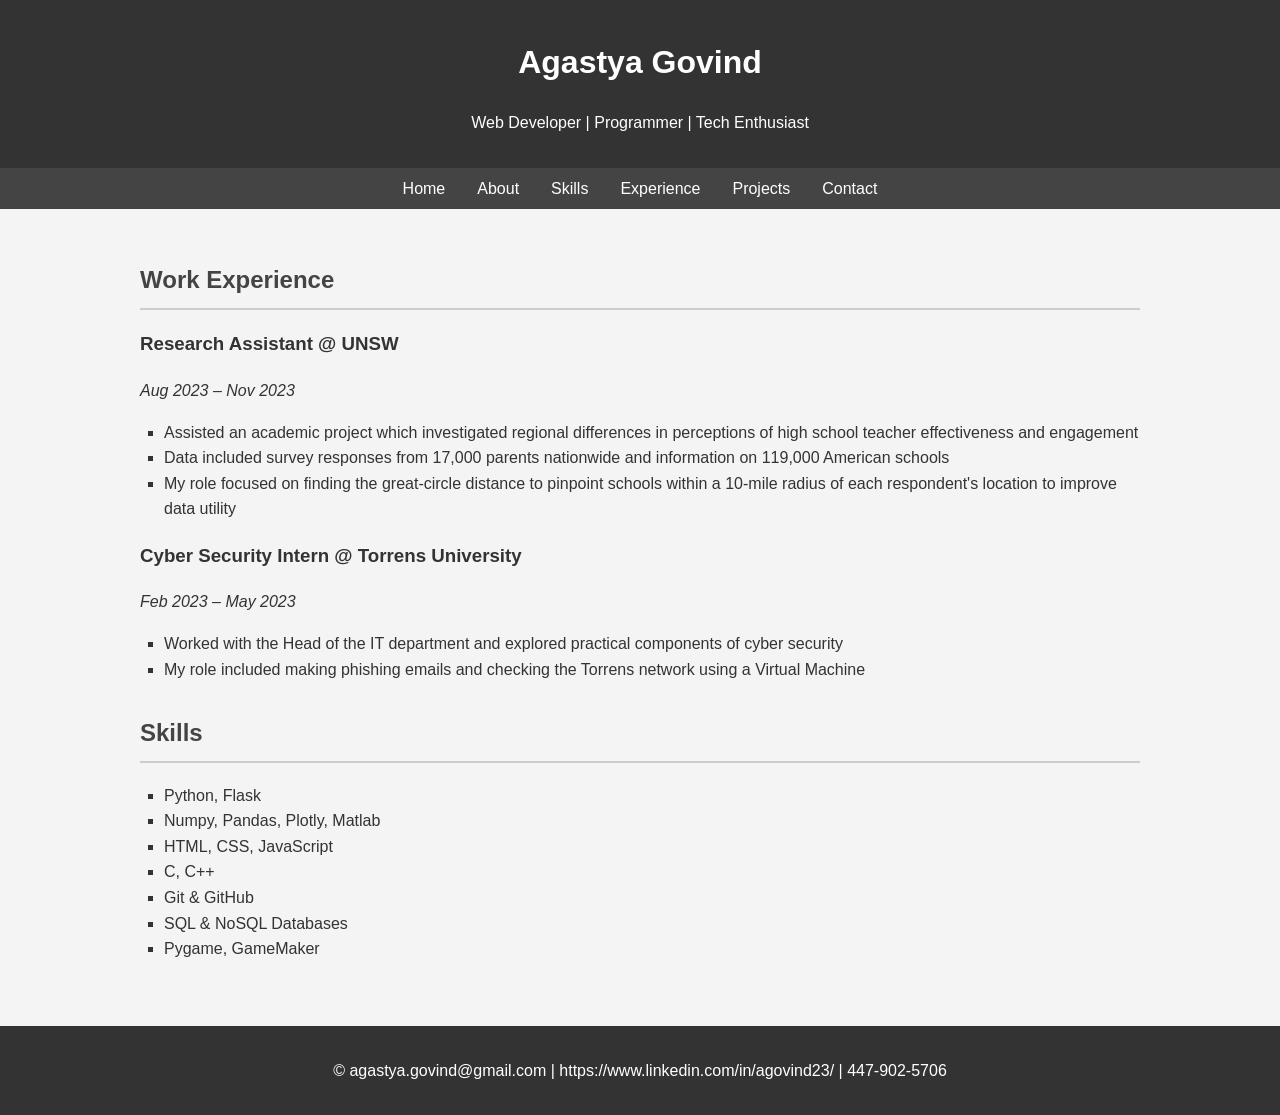
==== index.html @ 50a755a1 "Cleaning and fixing site" ====
<!DOCTYPE html>
<html lang="en">
<head>
  <meta charset="UTF-8" />
  <meta name="viewport" content="width=device-width, initial-scale=1.0" />
  <title>My Portfolio</title>
  <style>
    body {
      font-family: Arial, sans-serif;
      line-height: 1.6;
      margin: 0;
      padding: 0;
      background-color: #f4f4f4;
      color: #333;
    }
    header {
      background: #333;
      color: #fff;
      padding: 1rem 0;
      text-align: center;
    }
    nav {
      background: #444;
      display: flex;
      justify-content: center;
      padding: 0.5rem 0;
    }
    nav a {
      color: #fff;
      margin: 0 1rem;
      text-decoration: none;
    }
    nav a:hover {
      text-decoration: underline;
    }
    .container {
      max-width: 1000px;
      margin: auto;
      padding: 2rem;
    }
    section {
      margin-bottom: 2rem;
    }
    h2 {
      color: #444;
      border-bottom: 2px solid #ccc;
      padding-bottom: 0.5rem;
    }
    ul {
      list-style-type: square;
      padding-left: 1.5rem;
    }
    footer {
      background: #333;
      color: #fff;
      text-align: center;
      padding: 1rem 0;
      position: relative;
      bottom: 0;
      width: 100%;
    }
  </style>
</head>
<body>
  <header>
    <h1>Agastya Govind</h1>
    <p>Web Developer | Programmer | Tech Enthusiast</p>
  </header>

  <nav>
    <a href="#home">Home</a>
    <a href="#about">About</a>
    <a href="#skills">Skills</a>
    <a href="#experience">Experience</a>
    <a href="#projects">Projects</a>
    <a href="#contact">Contact</a>
  </nav>

  <div class="container">

    <section id="experience">
      <h2>Work Experience</h2>
      <h3>Research Assistant @ UNSW</h3>
      <p><em>Aug 2023 – Nov 2023</em></p>
      <ul>
        <li>Assisted an academic project which investigated regional differences in perceptions of high school teacher effectiveness and engagement</li>
        <li>Data included survey responses from 17,000 parents nationwide and information on 119,000 American schools</li>
        <li>My role focused on finding the great-circle distance to pinpoint schools within a 10-mile radius of each respondent's location to improve data utility </li>
      </ul>

      <h3>Cyber Security Intern @ Torrens University</h3>
      <p><em>Feb 2023 – May 2023</em></p>
      <ul>
        <li>Worked with the Head of the IT department and explored practical components of cyber security</li>
        <li>My role included making phishing emails and checking the Torrens network using a Virtual Machine</li>
      </ul>
    </section>

    <section id="skills">
      <h2>Skills</h2>
      <ul>
        <li>Python, Flask</li>
        <li>Numpy, Pandas, Plotly, Matlab</li>
        <li>HTML, CSS, JavaScript</li>
        <li>C, C++</li>
        <li>Git & GitHub</li>
        <li>SQL & NoSQL Databases</li>
        <li>Pygame, GameMaker</li>
      </ul>
    </section>
  </div>

  <footer>
    <p>&copy; agastya.govind@gmail.com | https://www.linkedin.com/in/agovind23/ | 447-902-5706</p>
  </footer>
</body>
</html>
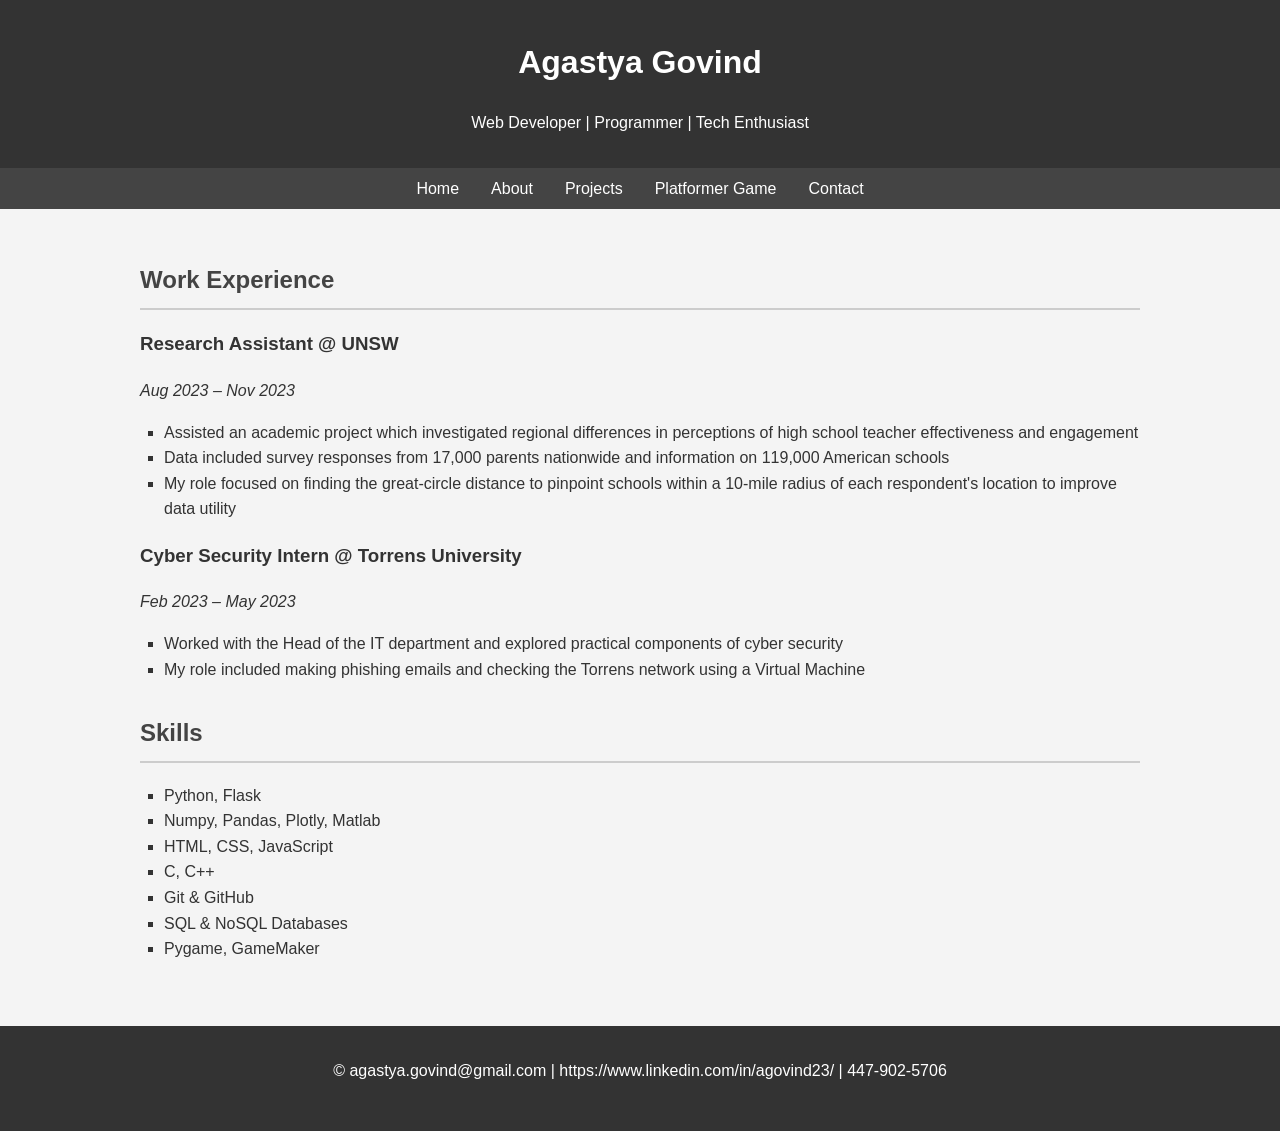
==== commit d9cc42f0: "improvement" ====
--- a/index.html
+++ b/index.html
@@ -68,11 +68,10 @@
   </header>
 
   <nav>
-    <a href="#home">Home</a>
+    <a href="/index.html">Home</a>
     <a href="#about">About</a>
-    <a href="#skills">Skills</a>
-    <a href="#experience">Experience</a>
-    <a href="#projects">Projects</a>
+    <a href="/projects.html">Projects</a>
+    <a href="/game.html">Platformer Game</a>
     <a href="#contact">Contact</a>
   </nav>
 
@@ -111,7 +110,9 @@
   </div>
 
   <footer>
-    <p>&copy; agastya.govind@gmail.com | https://www.linkedin.com/in/agovind23/ | 447-902-5706</p>
+    <section id="contact">
+      <p>&copy; agastya.govind@gmail.com | https://www.linkedin.com/in/agovind23/ | 447-902-5706</p>
+    </section>
   </footer>
 </body>
 </html>
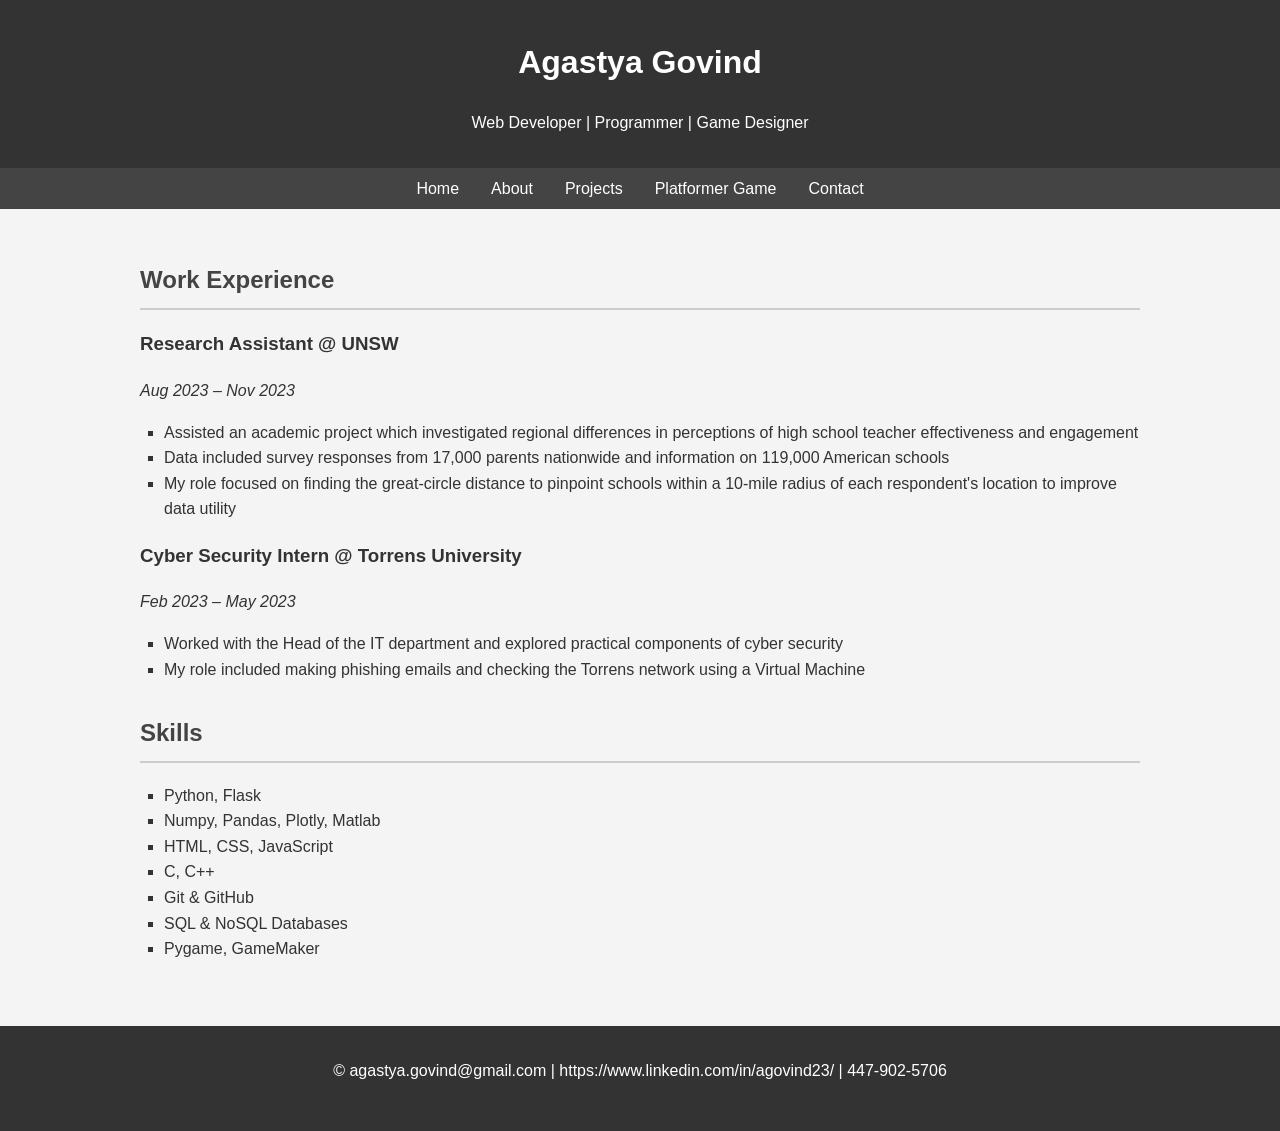
==== commit a8b5ea0f: "min imp" ====
--- a/index.html
+++ b/index.html
@@ -64,7 +64,7 @@
 <body>
   <header>
     <h1>Agastya Govind</h1>
-    <p>Web Developer | Programmer | Tech Enthusiast</p>
+    <p>Web Developer | Programmer | Game Designer</p>
   </header>
 
   <nav>
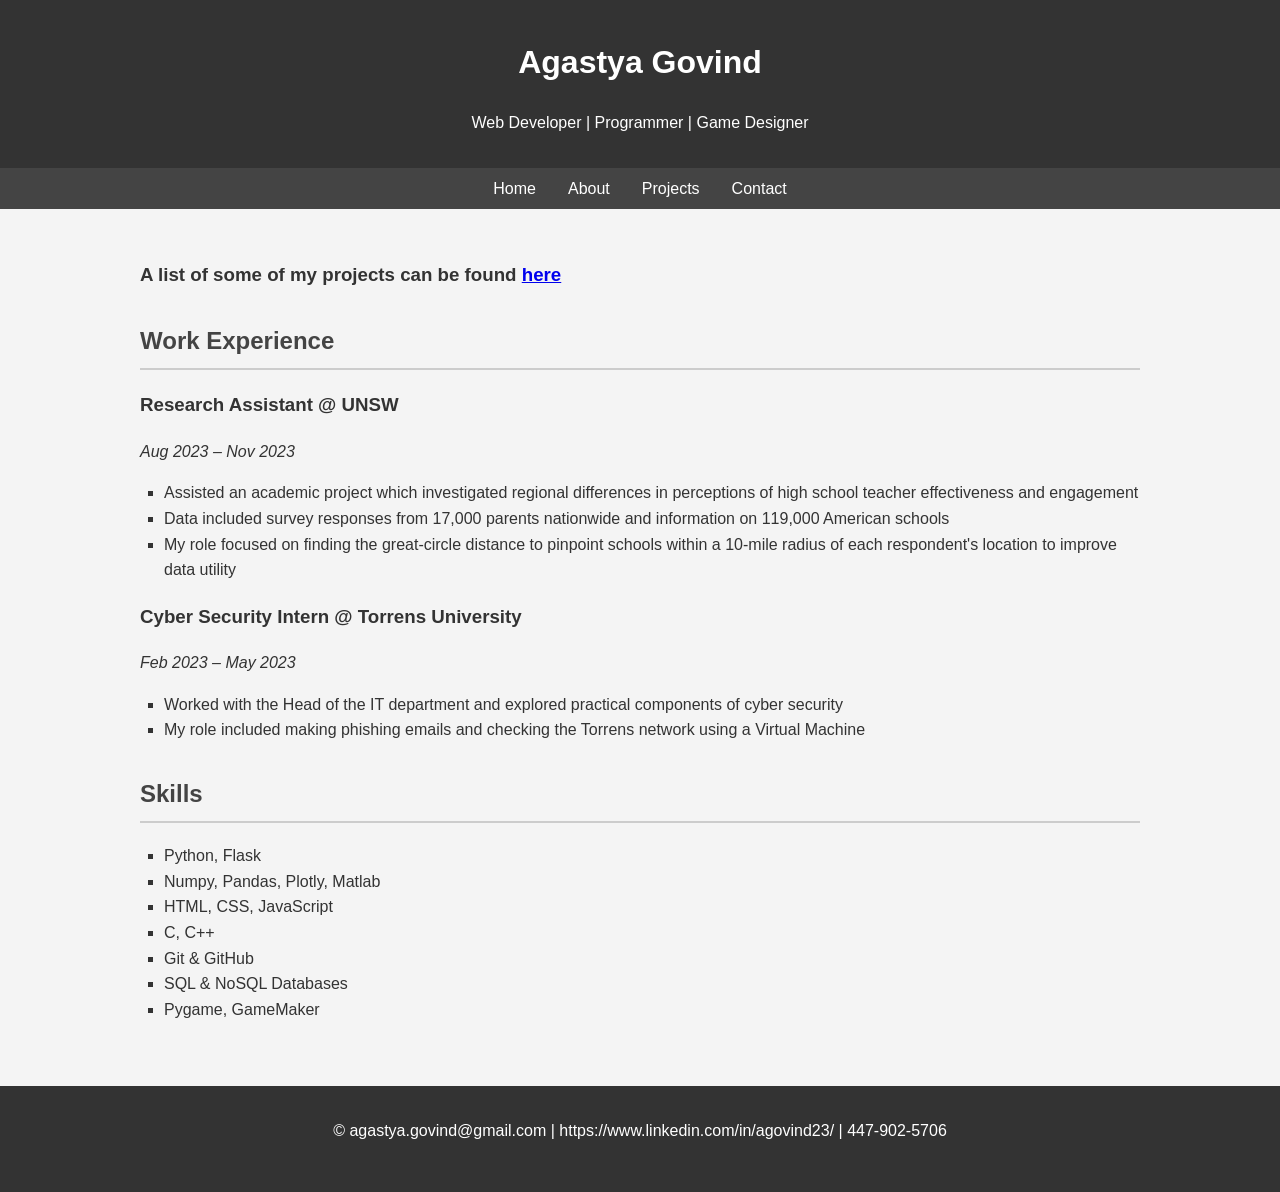
==== commit 178091cc: "Reformat of playable games added extra game" ====
--- a/index.html
+++ b/index.html
@@ -63,7 +63,7 @@
 </head>
 <body>
   <header>
-    <h1>Agastya Govind</h1>
+    <h1>Agastya Govind </h1>
     <p>Web Developer | Programmer | Game Designer</p>
   </header>
 
@@ -71,11 +71,14 @@
     <a href="/index.html">Home</a>
     <a href="#about">About</a>
     <a href="/projects.html">Projects</a>
-    <a href="/game.html">Platformer Game</a>
     <a href="#contact">Contact</a>
   </nav>
 
   <div class="container">
+
+    <section id="projects">
+      <h3>A list of some of my projects can be found <a href="/projects.html"> here</a></h3>
+    </section>
 
     <section id="experience">
       <h2>Work Experience</h2>
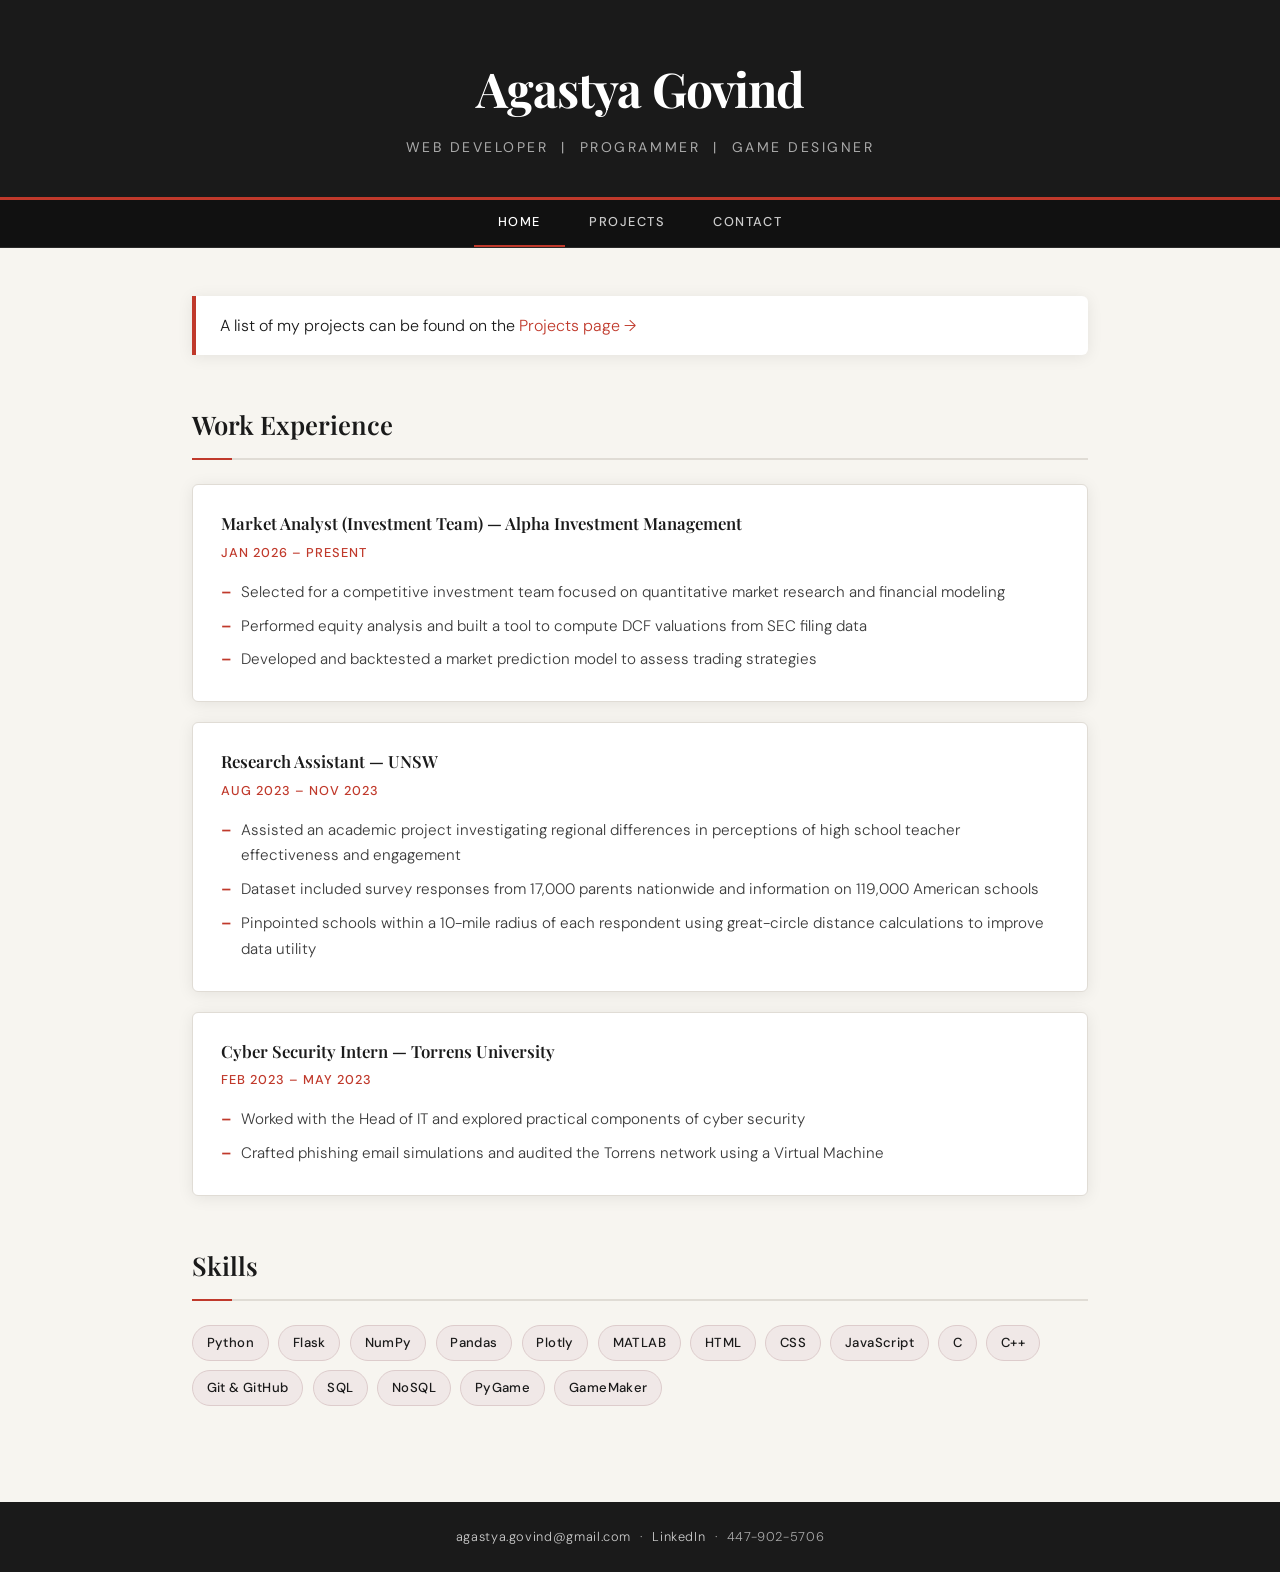
==== commit 58954309: "Updating Website" ====
--- a/index.html
+++ b/index.html
@@ -3,119 +3,98 @@
 <head>
   <meta charset="UTF-8" />
   <meta name="viewport" content="width=device-width, initial-scale=1.0" />
-  <title>My Portfolio</title>
-  <style>
-    body {
-      font-family: Arial, sans-serif;
-      line-height: 1.6;
-      margin: 0;
-      padding: 0;
-      background-color: #f4f4f4;
-      color: #333;
-    }
-    header {
-      background: #333;
-      color: #fff;
-      padding: 1rem 0;
-      text-align: center;
-    }
-    nav {
-      background: #444;
-      display: flex;
-      justify-content: center;
-      padding: 0.5rem 0;
-    }
-    nav a {
-      color: #fff;
-      margin: 0 1rem;
-      text-decoration: none;
-    }
-    nav a:hover {
-      text-decoration: underline;
-    }
-    .container {
-      max-width: 1000px;
-      margin: auto;
-      padding: 2rem;
-    }
-    section {
-      margin-bottom: 2rem;
-    }
-    h2 {
-      color: #444;
-      border-bottom: 2px solid #ccc;
-      padding-bottom: 0.5rem;
-    }
-    ul {
-      list-style-type: square;
-      padding-left: 1.5rem;
-    }
-    footer {
-      background: #333;
-      color: #fff;
-      text-align: center;
-      padding: 1rem 0;
-      position: relative;
-      bottom: 0;
-      width: 100%;
-    }
-  </style>
+  <title>Agastya Govind — Portfolio</title>
+  <link rel="stylesheet" href="/style.css" />
 </head>
 <body>
+
   <header>
-    <h1>Agastya Govind </h1>
-    <p>Web Developer | Programmer | Game Designer</p>
+    <h1>Agastya Govind</h1>
+    <p>Web Developer &nbsp;|&nbsp; Programmer &nbsp;|&nbsp; Game Designer</p>
   </header>
 
   <nav>
-    <a href="/index.html">Home</a>
-    <a href="#about">About</a>
+    <a href="/index.html" class="active">Home</a>
     <a href="/projects.html">Projects</a>
     <a href="#contact">Contact</a>
   </nav>
 
-  <div class="container">
+  <main>
+    <div class="container">
 
-    <section id="projects">
-      <h3>A list of some of my projects can be found <a href="/projects.html"> here</a></h3>
-    </section>
+      <section id="projects-link">
+        <div class="callout">
+          A list of my projects can be found on the <a href="/projects.html">Projects page →</a>
+        </div>
+      </section>
 
-    <section id="experience">
-      <h2>Work Experience</h2>
-      <h3>Research Assistant @ UNSW</h3>
-      <p><em>Aug 2023 – Nov 2023</em></p>
-      <ul>
-        <li>Assisted an academic project which investigated regional differences in perceptions of high school teacher effectiveness and engagement</li>
-        <li>Data included survey responses from 17,000 parents nationwide and information on 119,000 American schools</li>
-        <li>My role focused on finding the great-circle distance to pinpoint schools within a 10-mile radius of each respondent's location to improve data utility </li>
-      </ul>
+      <section id="experience">
+        <h2>Work Experience</h2>
 
-      <h3>Cyber Security Intern @ Torrens University</h3>
-      <p><em>Feb 2023 – May 2023</em></p>
-      <ul>
-        <li>Worked with the Head of the IT department and explored practical components of cyber security</li>
-        <li>My role included making phishing emails and checking the Torrens network using a Virtual Machine</li>
-      </ul>
-    </section>
+        <div class="entry">
+          <h3>Market Analyst (Investment Team) — Alpha Investment Management</h3>
+          <p class="entry-meta">Jan 2026 – Present</p>
+          <ul>
+            <li>Selected for a competitive investment team focused on quantitative market research and financial modeling</li>
+            <li>Performed equity analysis and built a tool to compute DCF valuations from SEC filing data</li>
+            <li>Developed and backtested a market prediction model to assess trading strategies</li>
+          </ul>
+        </div>
 
-    <section id="skills">
-      <h2>Skills</h2>
-      <ul>
-        <li>Python, Flask</li>
-        <li>Numpy, Pandas, Plotly, Matlab</li>
-        <li>HTML, CSS, JavaScript</li>
-        <li>C, C++</li>
-        <li>Git & GitHub</li>
-        <li>SQL & NoSQL Databases</li>
-        <li>Pygame, GameMaker</li>
-      </ul>
-    </section>
-  </div>
+        <div class="entry">
+          <h3>Research Assistant — UNSW</h3>
+          <p class="entry-meta">Aug 2023 – Nov 2023</p>
+          <ul>
+            <li>Assisted an academic project investigating regional differences in perceptions of high school teacher effectiveness and engagement</li>
+            <li>Dataset included survey responses from 17,000 parents nationwide and information on 119,000 American schools</li>
+            <li>Pinpointed schools within a 10-mile radius of each respondent using great-circle distance calculations to improve data utility</li>
+          </ul>
+        </div>
 
-  <footer>
-    <section id="contact">
-      <p>&copy; agastya.govind@gmail.com | https://www.linkedin.com/in/agovind23/ | 447-902-5706</p>
-    </section>
+        <div class="entry">
+          <h3>Cyber Security Intern — Torrens University</h3>
+          <p class="entry-meta">Feb 2023 – May 2023</p>
+          <ul>
+            <li>Worked with the Head of IT and explored practical components of cyber security</li>
+            <li>Crafted phishing email simulations and audited the Torrens network using a Virtual Machine</li>
+          </ul>
+        </div>
+      </section>
+
+      <section id="skills">
+        <h2>Skills</h2>
+        <div class="skills-grid">
+          <span class="skill-tag">Python</span>
+          <span class="skill-tag">Flask</span>
+          <span class="skill-tag">NumPy</span>
+          <span class="skill-tag">Pandas</span>
+          <span class="skill-tag">Plotly</span>
+          <span class="skill-tag">MATLAB</span>
+          <span class="skill-tag">HTML</span>
+          <span class="skill-tag">CSS</span>
+          <span class="skill-tag">JavaScript</span>
+          <span class="skill-tag">C</span>
+          <span class="skill-tag">C++</span>
+          <span class="skill-tag">Git &amp; GitHub</span>
+          <span class="skill-tag">SQL</span>
+          <span class="skill-tag">NoSQL</span>
+          <span class="skill-tag">PyGame</span>
+          <span class="skill-tag">GameMaker</span>
+        </div>
+      </section>
+
+    </div>
+  </main>
+
+  <footer id="contact">
+    <p>
+      <a href="mailto:agastya.govind@gmail.com">agastya.govind@gmail.com</a>
+      &nbsp;&middot;&nbsp;
+      <a href="https://www.linkedin.com/in/agovind23/" target="_blank" rel="noopener">LinkedIn</a>
+      &nbsp;&middot;&nbsp;
+      447-902-5706
+    </p>
   </footer>
+
 </body>
-</html>
+</html>
--- a/style.css
+++ b/style.css
@@ -0,0 +1,291 @@
+/* ========================================
+   PORTFOLIO — SHARED STYLESHEET
+   Aesthetic: Refined editorial / minimal luxury
+   ======================================== */
+
+@import url('https://fonts.googleapis.com/css2?family=Playfair+Display:wght@400;600;700&family=DM+Sans:wght@300;400;500&display=swap');
+
+/* ── CSS Variables ── */
+:root {
+  --bg:          #f7f5f0;
+  --surface:     #ffffff;
+  --text:        #1a1a1a;
+  --text-muted:  #6b6b6b;
+  --accent:      #c0392b;
+  --accent-soft: #f0e8e7;
+  --border:      #e0dcd5;
+  --header-bg:   #1a1a1a;
+  --nav-bg:      #111111;
+  --footer-bg:   #1a1a1a;
+
+  --font-display: 'Playfair Display', Georgia, serif;
+  --font-body:    'DM Sans', system-ui, sans-serif;
+
+  --radius:   6px;
+  --shadow:   0 2px 16px rgba(0,0,0,0.08);
+  --max-w:    960px;
+  --nav-h:    48px;
+}
+
+/* ── Reset & Base ── */
+*, *::before, *::after { box-sizing: border-box; margin: 0; padding: 0; }
+
+html { scroll-behavior: smooth; }
+
+body {
+  font-family: var(--font-body);
+  font-weight: 300;
+  font-size: 16px;
+  line-height: 1.7;
+  background: var(--bg);
+  color: var(--text);
+  min-height: 100vh;
+  display: flex;
+  flex-direction: column;
+}
+
+/* ── Header ── */
+header {
+  background: var(--header-bg);
+  color: #fff;
+  padding: 3rem 2rem 2.5rem;
+  text-align: center;
+  position: relative;
+  overflow: hidden;
+}
+
+header::after {
+  content: '';
+  position: absolute;
+  bottom: 0; left: 0; right: 0;
+  height: 3px;
+  background: var(--accent);
+}
+
+header h1 {
+  font-family: var(--font-display);
+  font-size: clamp(2rem, 5vw, 3rem);
+  font-weight: 700;
+  letter-spacing: -0.02em;
+  color: #fff;
+  margin-bottom: 0.4rem;
+}
+
+header p {
+  font-size: 0.875rem;
+  letter-spacing: 0.18em;
+  text-transform: uppercase;
+  color: #aaa;
+  font-weight: 400;
+}
+
+/* ── Nav ── */
+nav {
+  background: var(--nav-bg);
+  display: flex;
+  justify-content: center;
+  gap: 0;
+  height: var(--nav-h);
+  align-items: stretch;
+  border-bottom: 1px solid #2a2a2a;
+}
+
+nav a {
+  color: #ccc;
+  text-decoration: none;
+  font-size: 0.8rem;
+  letter-spacing: 0.12em;
+  text-transform: uppercase;
+  font-weight: 500;
+  padding: 0 1.5rem;
+  display: flex;
+  align-items: center;
+  border-bottom: 2px solid transparent;
+  transition: color 0.2s, border-color 0.2s;
+}
+
+nav a:hover,
+nav a.active {
+  color: #fff;
+  border-bottom-color: var(--accent);
+}
+
+/* ── Main Container ── */
+main {
+  flex: 1;
+}
+
+.container {
+  max-width: var(--max-w);
+  margin: 0 auto;
+  padding: 3rem 2rem;
+}
+
+/* ── Section headings ── */
+section {
+  margin-bottom: 3rem;
+}
+
+h2 {
+  font-family: var(--font-display);
+  font-size: 1.6rem;
+  font-weight: 600;
+  color: var(--text);
+  margin-bottom: 1.5rem;
+  padding-bottom: 0.75rem;
+  border-bottom: 2px solid var(--border);
+  position: relative;
+}
+
+h2::after {
+  content: '';
+  position: absolute;
+  bottom: -2px; left: 0;
+  width: 40px;
+  height: 2px;
+  background: var(--accent);
+}
+
+h3 {
+  font-family: var(--font-display);
+  font-size: 1.05rem;
+  font-weight: 600;
+  color: var(--text);
+  margin-bottom: 0.25rem;
+}
+
+/* ── Experience / Project cards ── */
+.entry {
+  background: var(--surface);
+  border: 1px solid var(--border);
+  border-radius: var(--radius);
+  padding: 1.5rem 1.75rem;
+  margin-bottom: 1.25rem;
+  box-shadow: var(--shadow);
+  transition: transform 0.15s, box-shadow 0.15s;
+}
+
+.entry:hover {
+  transform: translateY(-2px);
+  box-shadow: 0 6px 24px rgba(0,0,0,0.1);
+}
+
+.entry-meta {
+  font-size: 0.8rem;
+  letter-spacing: 0.08em;
+  text-transform: uppercase;
+  color: var(--accent);
+  font-weight: 500;
+  margin-bottom: 0.75rem;
+}
+
+.entry ul {
+  list-style: none;
+  padding: 0;
+  margin-top: 0.75rem;
+}
+
+.entry ul li {
+  padding: 0.25rem 0 0.25rem 1.25rem;
+  position: relative;
+  color: #3a3a3a;
+  font-size: 0.95rem;
+}
+
+.entry ul li::before {
+  content: '–';
+  position: absolute;
+  left: 0;
+  color: var(--accent);
+  font-weight: 700;
+}
+
+/* ── Skills grid ── */
+.skills-grid {
+  display: flex;
+  flex-wrap: wrap;
+  gap: 0.6rem;
+}
+
+.skill-tag {
+  background: var(--accent-soft);
+  border: 1px solid #dcc;
+  color: var(--text);
+  font-size: 0.82rem;
+  font-weight: 500;
+  padding: 0.35rem 0.85rem;
+  border-radius: 100px;
+  letter-spacing: 0.03em;
+  transition: background 0.15s;
+}
+
+.skill-tag:hover {
+  background: var(--accent);
+  color: #fff;
+  border-color: var(--accent);
+}
+
+/* ── Links ── */
+a {
+  color: var(--accent);
+  text-decoration: none;
+  border-bottom: 1px solid transparent;
+  transition: border-color 0.15s;
+}
+
+a:hover {
+  border-bottom-color: var(--accent);
+}
+
+/* ── Projects link callout ── */
+.callout {
+  background: var(--surface);
+  border-left: 4px solid var(--accent);
+  border-radius: 0 var(--radius) var(--radius) 0;
+  padding: 1rem 1.5rem;
+  font-size: 1rem;
+  box-shadow: var(--shadow);
+}
+
+/* ── Footer ── */
+footer {
+  background: var(--footer-bg);
+  color: #aaa;
+  text-align: center;
+  padding: 1.5rem 2rem;
+  font-size: 0.8rem;
+  letter-spacing: 0.05em;
+}
+
+footer a {
+  color: #ccc;
+  border-bottom-color: transparent;
+}
+
+footer a:hover {
+  color: #fff;
+  border-bottom-color: #fff;
+}
+
+/* ── Game iframe page ── */
+.gamecont {
+  display: flex;
+  justify-content: center;
+  align-items: flex-start;
+  padding: 2rem;
+  min-height: 60vh;
+}
+
+.gamecont iframe {
+  border: none;
+  border-radius: var(--radius);
+  box-shadow: var(--shadow);
+  max-width: 100%;
+}
+
+/* ── Responsive ── */
+@media (max-width: 640px) {
+  nav a { padding: 0 0.85rem; font-size: 0.72rem; }
+  .container { padding: 2rem 1.25rem; }
+  .entry { padding: 1.25rem; }
+}
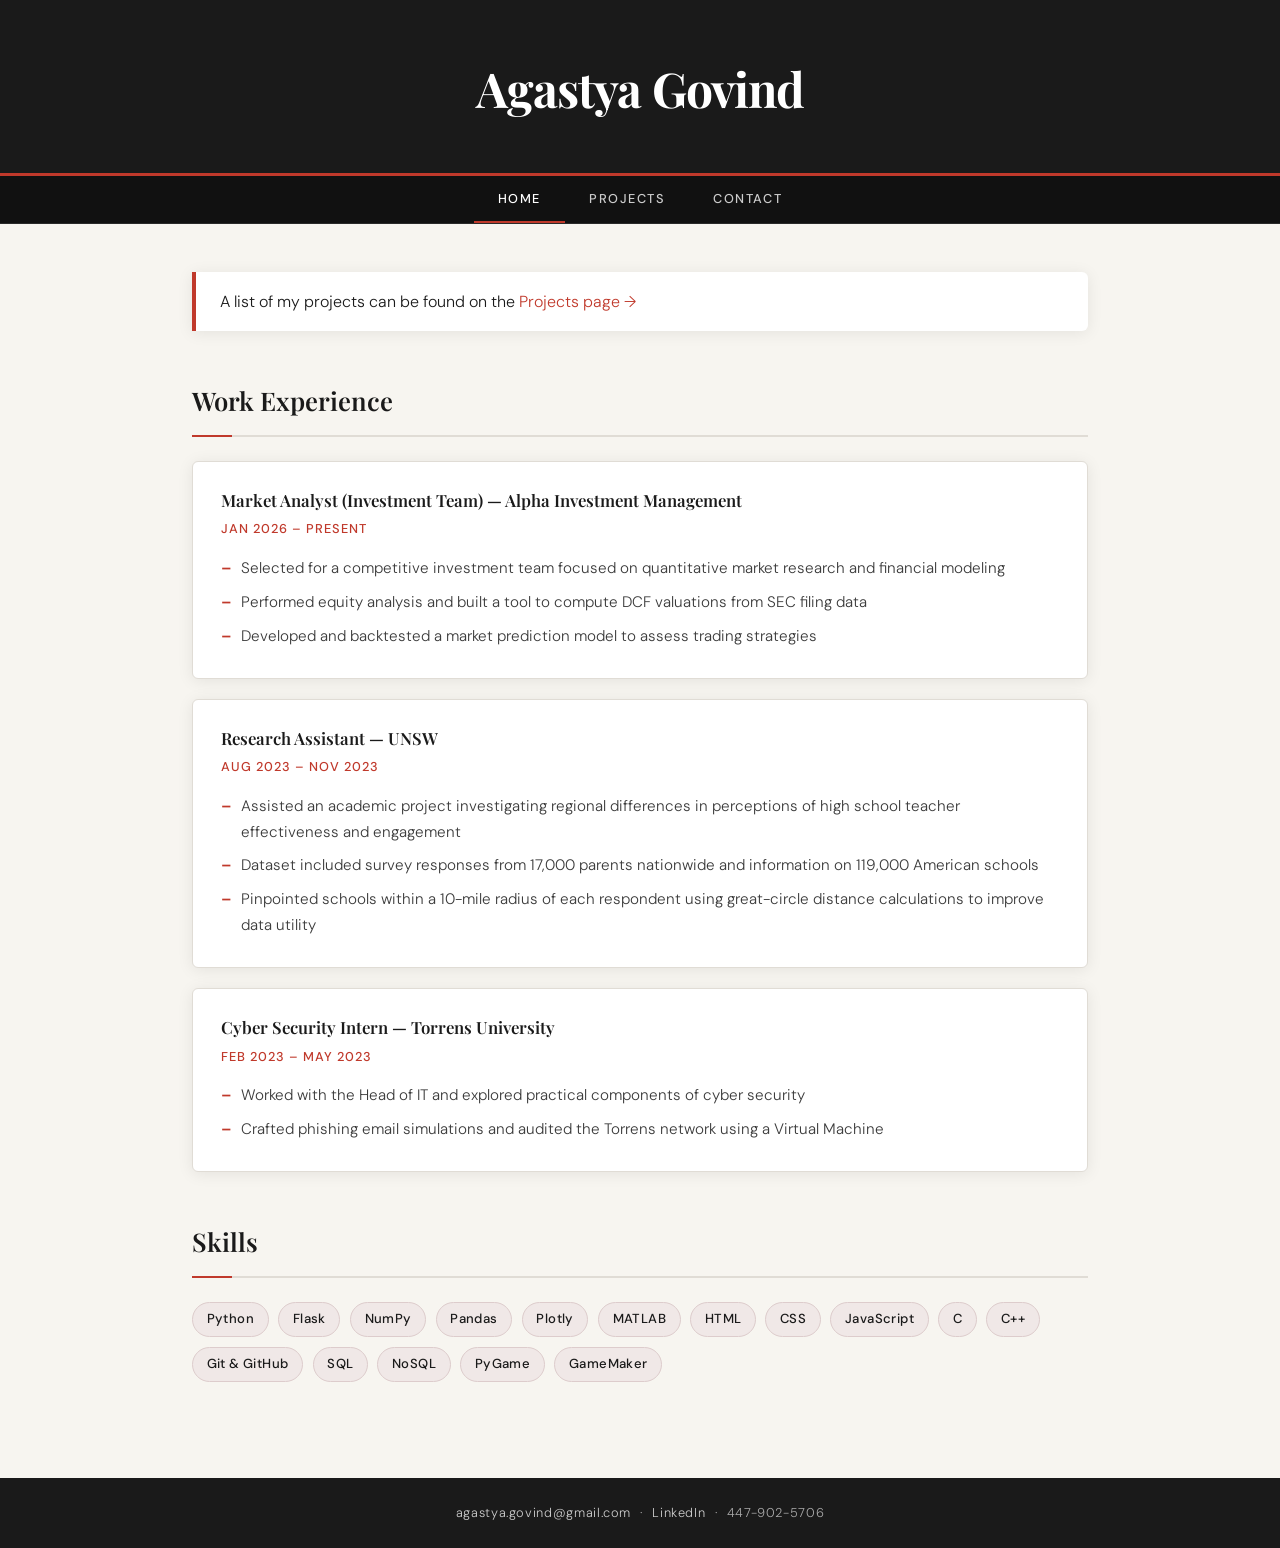
==== commit 8c23713e: "taking out line" ====
--- a/index.html
+++ b/index.html
@@ -10,7 +10,7 @@
 
   <header>
     <h1>Agastya Govind</h1>
-    <p>Web Developer &nbsp;|&nbsp; Programmer &nbsp;|&nbsp; Game Designer</p>
+    <!-- <p>Web Developer &nbsp;|&nbsp; Programmer &nbsp;|&nbsp; Game Designer</p> -->
   </header>
 
   <nav>
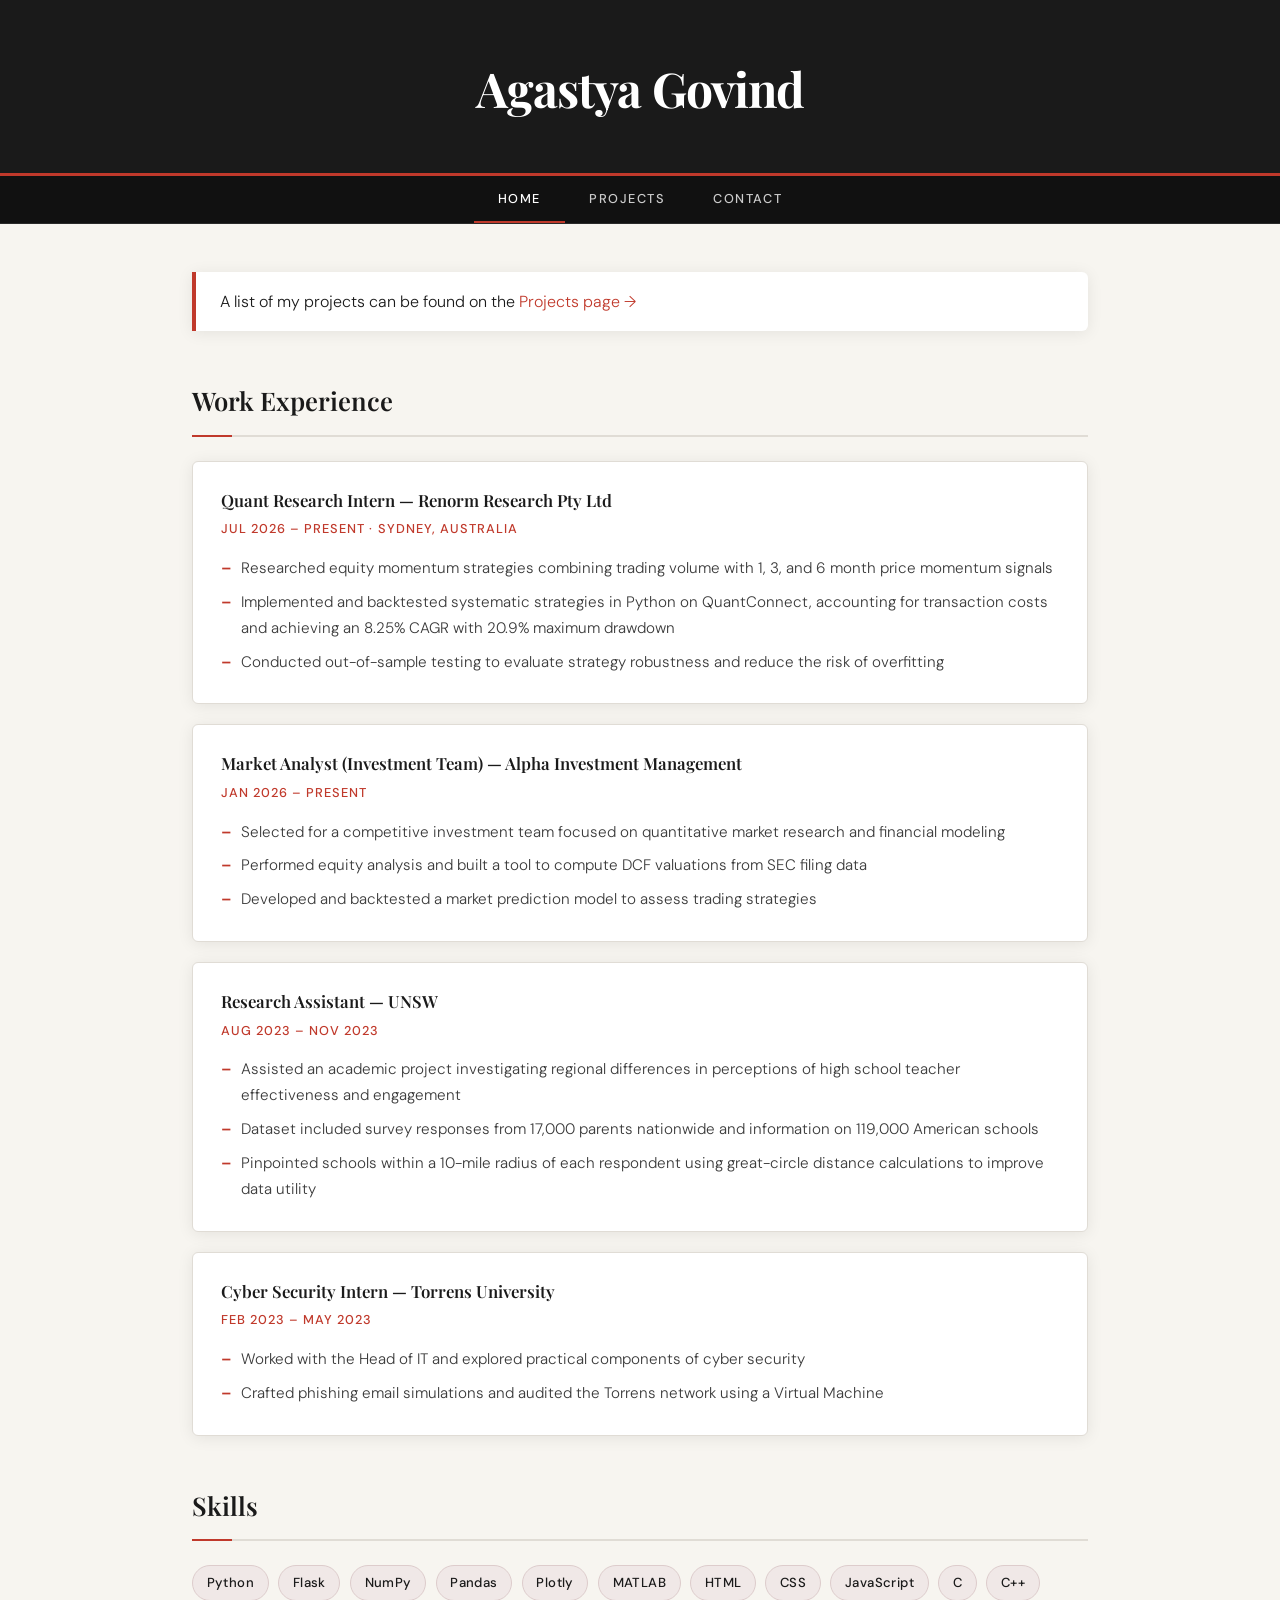
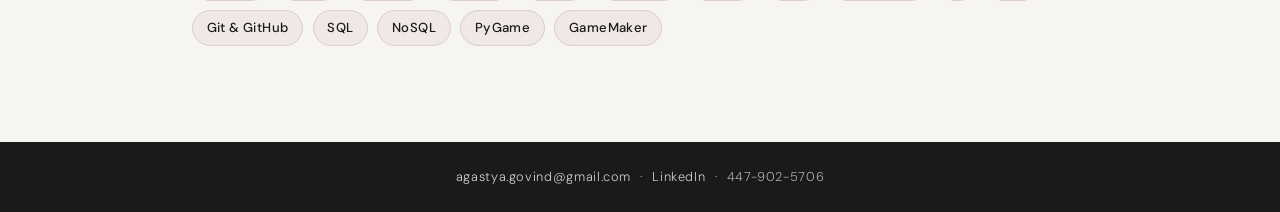
==== commit 0da27e63: "adding latest role" ====
--- a/index.html
+++ b/index.html
@@ -30,6 +30,16 @@
 
       <section id="experience">
         <h2>Work Experience</h2>
+
+        <div class="entry">
+          <h3>Quant Research Intern — Renorm Research Pty Ltd</h3>
+          <p class="entry-meta">Jul 2026 – Present &middot; Sydney, Australia</p>
+          <ul>
+            <li>Researched equity momentum strategies combining trading volume with 1, 3, and 6 month price momentum signals</li>
+            <li>Implemented and backtested systematic strategies in Python on QuantConnect, accounting for transaction costs and achieving an 8.25% CAGR with 20.9% maximum drawdown</li>
+            <li>Conducted out-of-sample testing to evaluate strategy robustness and reduce the risk of overfitting</li>
+          </ul>
+        </div>
 
         <div class="entry">
           <h3>Market Analyst (Investment Team) — Alpha Investment Management</h3>
